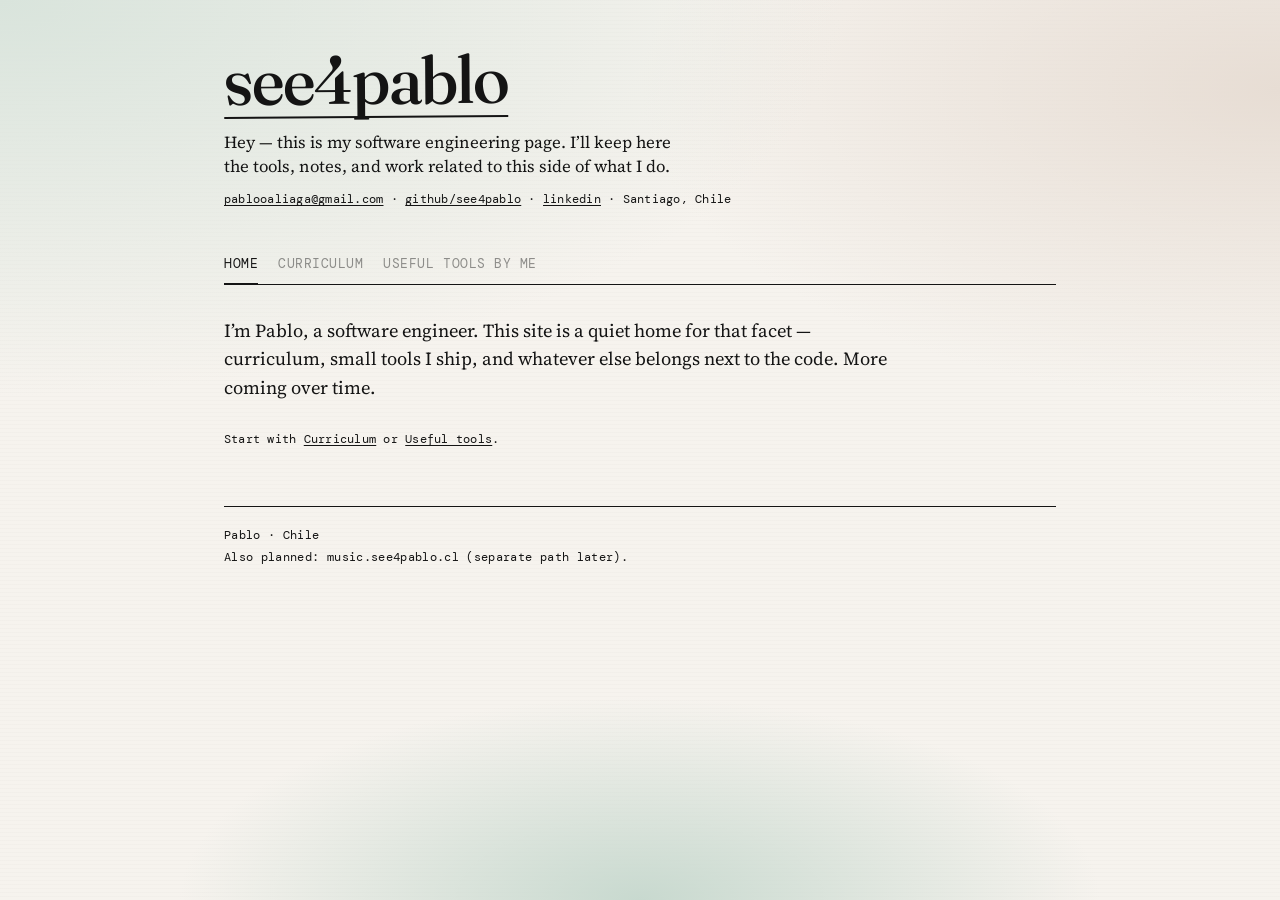
==== index.html @ 17020400 "feat: simplify home landing and split Curriculum into its own tab Keep a short software-engineer wel" ====
<!DOCTYPE html>
<html lang="en">
  <head>
    <meta charset="utf-8" />
    <meta name="viewport" content="width=device-width, initial-scale=1" />
    <title>see4pablo — software</title>
    <meta
      name="description"
      content="Pablo Aliaga — software engineer. Tools, curriculum, and notes from Chile."
    />
    <link rel="preconnect" href="https://fonts.googleapis.com" />
    <link rel="preconnect" href="https://fonts.gstatic.com" crossorigin />
    <link
      href="https://fonts.googleapis.com/css2?family=DM+Mono:wght@400;500&family=Fraunces:opsz,wght@9..144,400;9..144,500;9..144,600&family=Source+Serif+4:opsz,wght@8..60,400;8..60,500;8..60,600&display=swap"
      rel="stylesheet"
    />
    <link rel="stylesheet" href="assets/css/styles.css" />
  </head>
  <body>
    <div class="site">
      <header class="brand-block">
        <h1 class="brand"><span class="brand-mark">see4pablo</span></h1>
        <p class="tagline">
          Hey — this is my software engineering page. I’ll keep here the tools,
          notes, and work related to this side of what I do.
        </p>
        <p class="meta-row">
          <a href="mailto:pablooaliaga@gmail.com">pablooaliaga@gmail.com</a>
          ·
          <a
            href="https://github.com/see4pablo"
            rel="noopener noreferrer"
            >github/see4pablo</a
          >
          ·
          <a
            href="https://www.linkedin.com/in/pablo-aliaga"
            rel="noopener noreferrer"
            >linkedin</a
          >
          · Santiago, Chile
        </p>
      </header>

      <nav aria-label="Primary">
        <ul class="tabs" role="tablist">
          <li role="presentation">
            <button
              class="tab-btn"
              type="button"
              role="tab"
              id="tab-home"
              data-tab="home"
              aria-controls="panel-home"
              aria-selected="true"
            >
              Home
            </button>
          </li>
          <li role="presentation">
            <button
              class="tab-btn"
              type="button"
              role="tab"
              id="tab-cv"
              data-tab="cv"
              aria-controls="panel-cv"
              aria-selected="false"
            >
              Curriculum
            </button>
          </li>
          <li role="presentation">
            <button
              class="tab-btn"
              type="button"
              role="tab"
              id="tab-tools"
              data-tab="tools"
              aria-controls="panel-tools"
              aria-selected="false"
            >
              Useful tools by me
            </button>
          </li>
        </ul>
      </nav>

      <main>
        <section
          class="panel"
          id="panel-home"
          role="tabpanel"
          data-panel="home"
          aria-labelledby="tab-home"
        >
          <p class="lede">
            I’m Pablo, a software engineer. This site is a quiet home for that
            facet — curriculum, small tools I ship, and whatever else belongs
            next to the code. More coming over time.
          </p>
          <p class="meta-row">
            Start with
            <a href="?tab=cv">Curriculum</a>
            or
            <a href="?tab=tools">Useful tools</a>.
          </p>
        </section>

        <section
          class="panel"
          id="panel-cv"
          role="tabpanel"
          data-panel="cv"
          aria-labelledby="tab-cv"
          hidden
        >
          <p class="lede">
            Software engineer with over five years building backend systems and
            microservices — from clinic-adjacent tooling to large-scale product
            platforms. Lately I’m on a different stretch: shipping smaller,
            personal projects, reconnecting with programming for its own sake,
            and treating AI as a practical tool in the development process —
            not a replacement for craft, but a sharp assistant next to it.
          </p>

          <h2 class="section-label">Focus</h2>
          <ul class="skills">
            <li>Go · Python · Java</li>
            <li>C · C++ · Bash</li>
            <li>Django · Spring</li>
            <li>MySQL · MongoDB · BigQuery</li>
            <li>Microservices &amp; APIs</li>
            <li>AI-assisted development</li>
            <li>Spanish (native) · English (C1)</li>
          </ul>

          <h2 class="section-label">Timeline</h2>
          <ol class="timeline">
            <li class="timeline-item">
              <p class="timeline-when">2026 — present</p>
              <h3 class="timeline-title">Independent projects &amp; tooling</h3>
              <p class="timeline-place">Santiago, Chile</p>
              <p class="timeline-body">
                Exploring different kinds of projects — utilities like
                SheetQuery, this site, and other experiments. Reconnecting with
                programming as a craft, and using AI deliberately as a
                development tool: faster iteration, clearer drafts, still owned
                by the engineer.
              </p>
            </li>
            <li class="timeline-item">
              <p class="timeline-when">Apr 2024 — May 2026</p>
              <h3 class="timeline-title">Software Engineer</h3>
              <p class="timeline-place">Zerofox · Santiago, Chile</p>
              <p class="timeline-body">
                Microservices for identifying and disrupting malicious online
                threats.
              </p>
            </li>
            <li class="timeline-item">
              <p class="timeline-when">Sept 2022 — Apr 2023</p>
              <h3 class="timeline-title">Software Engineer</h3>
              <p class="timeline-place">Uber · Santiago, Chile</p>
              <p class="timeline-body">
                Microservices for item-level grocery data; service migrations
                for Uber’s groceries feature; recommendation work for the Uber
                Eats feed.
              </p>
            </li>
            <li class="timeline-item">
              <p class="timeline-when">Feb 2021 — Sept 2022</p>
              <h3 class="timeline-title">Software Engineer</h3>
              <p class="timeline-place">Cornershop · Santiago, Chile</p>
              <p class="timeline-body">
                Integration tools for Pick and Pack (API); B2B / Whitelabel
                tooling with associates; maintenance of store-facing
                integration APIs.
              </p>
            </li>
            <li class="timeline-item">
              <p class="timeline-when">Mar 2021 — June 2021</p>
              <h3 class="timeline-title">Software Engineer Internship</h3>
              <p class="timeline-place">Universidad de Chile · Santiago, Chile</p>
              <p class="timeline-body">
                Design and development of an OAuth2 authentication /
                authorization server for the platform.
              </p>
            </li>
            <li class="timeline-item">
              <p class="timeline-when">Jan 2020 — Jul 2020</p>
              <h3 class="timeline-title">Exchange semester</h3>
              <p class="timeline-place">Linköping University · Linköping, Sweden</p>
              <p class="timeline-body">
                A chapter I’m proud of: a full exchange semester in Sweden —
                studying abroad, living in Linköping, and widening how I see
                engineering and the world beyond Chile.
              </p>
            </li>
            <li class="timeline-item">
              <p class="timeline-when">July 2019 — Dec 2019</p>
              <h3 class="timeline-title">IT Lab Assistant</h3>
              <p class="timeline-place">NIC Chile · Santiago, Chile</p>
              <p class="timeline-body">
                Implementation of an HTTP web protocol for embedded systems.
              </p>
            </li>
            <li class="timeline-item">
              <p class="timeline-when">Jan 2019 — Mar 2019</p>
              <h3 class="timeline-title">Software Engineer Internship</h3>
              <p class="timeline-place">Zenta Group · Santiago, Chile</p>
              <p class="timeline-body">
                Development and maintenance of microservices for internal
                projects.
              </p>
            </li>
            <li class="timeline-item">
              <p class="timeline-when">Mar 2016 — Nov 2022</p>
              <h3 class="timeline-title">
                B.Sc. in Computer Engineering
              </h3>
              <p class="timeline-place">Universidad de Chile · Santiago, Chile</p>
              <p class="timeline-body">
                Chilean Civil Engineering title (six-year program), often
                treated as equivalent to an M.Eng. / M.Sc. abroad. Intermediate
                Bachelor of Science in Engineering (Computer Science major)
                along the way. GPA 6.7.
              </p>
            </li>
          </ol>
        </section>

        <section
          class="panel"
          id="panel-tools"
          role="tabpanel"
          data-panel="tools"
          aria-labelledby="tab-tools"
          hidden
        >
          <ul class="tool-list">
            <li class="tool">
              <h3>SheetQuery</h3>
              <p>
                Filter a spreadsheet on your computer, type short expressions,
                paste age-and-sex counts into Excel or Sheets. Nothing uploads
                here.
              </p>
              <div class="sq-demo">
                <p class="sq-label">Input</p>
                <div class="table-scroll">
                  <table class="sq-out-table">
                    <thead>
                      <tr>
                        <th scope="col">Name</th>
                        <th scope="col">Age</th>
                        <th scope="col">Sex</th>
                        <th scope="col">Diabetes</th>
                        <th scope="col">Smoker</th>
                      </tr>
                    </thead>
                    <tbody>
                      <tr>
                        <td>Ana Pérez</td>
                        <td>42</td>
                        <td>F</td>
                        <td>YES</td>
                        <td>NO</td>
                      </tr>
                      <tr>
                        <td>Luis Soto</td>
                        <td>43</td>
                        <td>M</td>
                        <td>YES</td>
                        <td>YES</td>
                      </tr>
                      <tr>
                        <td>Camila Ríos</td>
                        <td>41</td>
                        <td>F</td>
                        <td>NO</td>
                        <td>NO</td>
                      </tr>
                      <tr>
                        <td>Diego Vega</td>
                        <td>55</td>
                        <td>M</td>
                        <td>YES</td>
                        <td>NO</td>
                      </tr>
                    </tbody>
                  </table>
                </div>
                <p class="sq-label">Queries</p>
                <pre class="sq-block"><code>Diabetes = YES
Diabetes = YES AND Smoker = YES</code></pre>
                <p class="sq-label">Output <span>(CSV → paste into Excel)</span></p>
                <div class="table-scroll">
                  <table class="sq-out-table">
                    <thead>
                      <tr>
                        <th scope="col">Age</th>
                        <th scope="col" colspan="2">40-44</th>
                        <th scope="col" colspan="2">55-59</th>
                        <th scope="col">…</th>
                      </tr>
                      <tr>
                        <th scope="col">Query</th>
                        <th scope="col">M</th>
                        <th scope="col">F</th>
                        <th scope="col">M</th>
                        <th scope="col">F</th>
                        <th scope="col">…</th>
                      </tr>
                    </thead>
                    <tbody>
                      <tr>
                        <th scope="row">Diabetes = YES</th>
                        <td>1</td>
                        <td>1</td>
                        <td>1</td>
                        <td>0</td>
                        <td>…</td>
                      </tr>
                      <tr>
                        <th scope="row">Diabetes = YES AND Smoker = YES</th>
                        <td>1</td>
                        <td>0</td>
                        <td>0</td>
                        <td>0</td>
                        <td>…</td>
                      </tr>
                    </tbody>
                  </table>
                </div>
              </div>
              <div class="tool-links">
                <a href="sheetquery/">Run in the browser</a>
                <a
                  href="https://github.com/see4pablo/sheetquery"
                  rel="noopener noreferrer"
                  >Source on GitHub</a
                >
              </div>
            </li>
          </ul>
        </section>
      </main>

      <footer class="site-footer">
        <p>Pablo · Chile</p>
        <p>
          Also planned: <span>music.see4pablo.cl</span> (separate path later).
        </p>
      </footer>
    </div>
    <script src="assets/js/main.js"></script>
  </body>
</html>
---- assets/css/styles.css ----
/* see4pablo mainpage — pastel paper, flat black type */

:root {
  --paper: #f6f3ee;
  --paper-2: #eef2ef;
  --ink: #141414;
  --ink-soft: #141414;
  --line: #141414;
  --wash: #d9e4dc;
  --wash-2: #e7ddd4;
  --mint: #c8d9cf;
  --max: 42rem;
  --wide: 52rem;
  --pad: clamp(1.25rem, 4vw, 2.5rem);
  --font-display: "Fraunces", "Iowan Old Style", "Palatino Linotype", serif;
  --font-body: "Source Serif 4", "Iowan Old Style", "Palatino Linotype", serif;
  --font-ui: "DM Mono", "SFMono-Regular", ui-monospace, monospace;
}

*,
*::before,
*::after {
  box-sizing: border-box;
}

html {
  scroll-behavior: smooth;
}

body {
  margin: 0;
  min-height: 100vh;
  color: var(--ink);
  background-color: var(--paper);
  background-image:
    radial-gradient(ellipse 120% 80% at 0% 0%, var(--wash) 0%, transparent 55%),
    radial-gradient(ellipse 100% 70% at 100% 10%, var(--wash-2) 0%, transparent 50%),
    radial-gradient(ellipse 80% 50% at 50% 100%, var(--mint) 0%, transparent 45%),
    repeating-linear-gradient(
      0deg,
      transparent,
      transparent 3px,
      rgba(20, 20, 20, 0.015) 3px,
      rgba(20, 20, 20, 0.015) 4px
    );
  font-family: var(--font-body);
  font-size: clamp(1.05rem, 0.95rem + 0.35vw, 1.2rem);
  line-height: 1.55;
  font-weight: 400;
}

img {
  max-width: 100%;
  display: block;
}

a {
  color: var(--ink);
  text-decoration-thickness: 1px;
  text-underline-offset: 0.18em;
}

a:hover {
  text-decoration-thickness: 2px;
}

.site {
  width: min(100% - 2 * var(--pad), var(--wide));
  margin: 0 auto;
  padding: clamp(1.5rem, 5vw, 3rem) 0 4rem;
}

/* —— brand / header —— */

.brand-block {
  margin-bottom: 2.25rem;
  animation: rise 0.7s ease-out both;
}

.brand {
  margin: 0;
  font-family: var(--font-display);
  font-size: clamp(2.6rem, 2rem + 3.5vw, 4.2rem);
  font-weight: 500;
  letter-spacing: -0.03em;
  line-height: 0.95;
  color: var(--ink);
}

.brand-mark {
  display: inline-block;
  border-bottom: 2px solid var(--ink);
  padding-bottom: 0.06em;
  transform: rotate(-0.4deg);
}

.tagline {
  margin: 0.85rem 0 0;
  max-width: 28rem;
  font-size: 1.05rem;
  line-height: 1.4;
}

.meta-row {
  margin-top: 0.75rem;
  font-family: var(--font-ui);
  font-size: 0.78rem;
  letter-spacing: 0.02em;
}

/* —— tabs —— */

.tabs {
  display: flex;
  flex-wrap: wrap;
  gap: 0.35rem 1.25rem;
  margin: 0 0 2rem;
  padding: 0;
  list-style: none;
  border-bottom: 1px solid var(--ink);
  animation: rise 0.7s ease-out 0.08s both;
}

.tab-btn {
  appearance: none;
  border: 0;
  background: transparent;
  padding: 0.55rem 0 0.7rem;
  margin: 0;
  font-family: var(--font-ui);
  font-size: 0.82rem;
  letter-spacing: 0.04em;
  text-transform: uppercase;
  color: var(--ink);
  cursor: pointer;
  opacity: 0.45;
  border-bottom: 2px solid transparent;
  margin-bottom: -1px;
  transition: opacity 0.2s ease, border-color 0.2s ease;
}

.tab-btn:hover,
.tab-btn[aria-selected="true"] {
  opacity: 1;
}

.tab-btn[aria-selected="true"] {
  border-bottom-color: var(--ink);
}

.panel[hidden] {
  display: none;
}

.panel {
  animation: fade-panel 0.35s ease both;
  max-width: var(--max);
}

/* —— CV —— */

.lede {
  margin: 0 0 1.75rem;
  font-size: 1.15rem;
}

.section-label {
  margin: 2.5rem 0 1rem;
  font-family: var(--font-ui);
  font-size: 0.75rem;
  letter-spacing: 0.08em;
  text-transform: uppercase;
}

.skills {
  margin: 0;
  padding: 0;
  list-style: none;
  display: flex;
  flex-wrap: wrap;
  gap: 0.45rem 0.9rem;
}

.skills li {
  font-family: var(--font-ui);
  font-size: 0.8rem;
  border: 1px solid var(--ink);
  padding: 0.28rem 0.55rem;
}

/* vertical timeline */

.timeline {
  margin: 0;
  padding: 0;
  list-style: none;
  position: relative;
}

.timeline::before {
  content: "";
  position: absolute;
  left: 0.35rem;
  top: 0.35rem;
  bottom: 0.35rem;
  width: 1px;
  background: var(--ink);
  opacity: 0.85;
}

.timeline-item {
  position: relative;
  padding: 0 0 1.75rem 1.75rem;
}

.timeline-item:last-child {
  padding-bottom: 0;
}

.timeline-item::before {
  content: "";
  position: absolute;
  left: 0.1rem;
  top: 0.45rem;
  width: 0.55rem;
  height: 0.55rem;
  border: 1.5px solid var(--ink);
  background: var(--paper);
  border-radius: 50%;
}

.timeline-when {
  margin: 0;
  font-family: var(--font-ui);
  font-size: 0.72rem;
  letter-spacing: 0.06em;
  text-transform: uppercase;
}

.timeline-title {
  margin: 0.2rem 0 0.35rem;
  font-family: var(--font-display);
  font-size: 1.35rem;
  font-weight: 500;
  letter-spacing: -0.02em;
  line-height: 1.2;
}

.timeline-place {
  margin: 0 0 0.4rem;
  font-style: italic;
}

.timeline-body {
  margin: 0;
}

.note {
  margin-top: 2rem;
  padding-top: 1rem;
  border-top: 1px dashed var(--ink);
  font-size: 0.95rem;
}

/* —— tools —— */

.tool-list {
  margin: 0;
  padding: 0;
  list-style: none;
  display: grid;
  gap: 1.25rem;
}

.tool {
  padding: 0;
  border: 0;
  background: transparent;
}

.tool h3 {
  margin: 0 0 0.4rem;
  font-family: var(--font-display);
  font-size: 1.6rem;
  font-weight: 500;
  letter-spacing: -0.02em;
}

.tool p {
  margin: 0 0 0.75rem;
  max-width: 34rem;
}

.tool-links {
  display: flex;
  flex-wrap: wrap;
  gap: 0.75rem 1.25rem;
  font-family: var(--font-ui);
  font-size: 0.8rem;
}

.sq-demo {
  margin: 0 0 1rem;
  max-width: 28rem;
}

.sq-label {
  margin: 0.7rem 0 0.25rem;
  font-family: var(--font-ui);
  font-size: 0.7rem;
  letter-spacing: 0.08em;
  text-transform: uppercase;
}

.sq-label span {
  letter-spacing: 0.02em;
  text-transform: none;
  opacity: 0.65;
}

.sq-block {
  margin: 0;
  padding: 0.55rem 0.7rem;
  border: 1px solid var(--ink);
  background: rgba(246, 243, 238, 0.5);
  font-family: var(--font-ui);
  font-size: 0.72rem;
  line-height: 1.4;
  overflow-x: auto;
}

.sq-block code {
  font-family: inherit;
  white-space: pre;
}

.sq-hint {
  margin: 0.45rem 0 0;
  max-width: 32rem;
  font-size: 0.72rem;
  line-height: 1.4;
  opacity: 0.8;
}

.sq-hint.code,
.sq-hint code {
  font-family: var(--font-ui);
  font-size: 0.9em;
}

.sq-out-table thead tr:first-child th[colspan] {
  border-bottom: none;
}

.sq-out-table thead tr:last-child th {
  font-weight: 400;
  background: rgba(246, 243, 238, 0.55);
}

.table-scroll {
  overflow-x: auto;
  max-width: 100%;
  -webkit-overflow-scrolling: touch;
}

.sq-out-table {
  width: 100%;
  max-width: 28rem;
  border-collapse: collapse;
  font-family: var(--font-ui);
  font-size: 0.72rem;
  letter-spacing: 0.02em;
}

.sq-out-table th,
.sq-out-table td {
  border: 1px solid var(--ink);
  padding: 0.4rem 0.5rem;
  text-align: center;
  vertical-align: middle;
}

.sq-out-table thead th {
  font-weight: 500;
  background: rgba(200, 217, 207, 0.35);
}

.sq-out-table thead th span {
  display: block;
  margin-top: 0.15rem;
  font-weight: 400;
  opacity: 0.65;
  letter-spacing: 0.04em;
  text-transform: uppercase;
  font-size: 0.62rem;
}

.sq-out-table tbody th {
  text-align: left;
  font-weight: 400;
  white-space: nowrap;
}

/* —— sheetquery browser app —— */

.sq-web {
  margin: 0 0 2rem;
  max-width: 36rem;
}

.sq-block-section {
  margin: 0 0 1.75rem;
}

.sq-field,
.sq-field-label {
  display: grid;
  gap: 0.35rem;
  margin: 0 0 0.65rem;
  font-family: var(--font-ui);
  font-size: 0.72rem;
  letter-spacing: 0.06em;
  text-transform: uppercase;
}

.sq-field-label {
  margin-bottom: 0.55rem;
}

.sq-field em {
  font-style: normal;
  letter-spacing: 0.02em;
  text-transform: none;
  opacity: 0.55;
}

.sq-seg-row {
  display: grid;
  grid-template-columns: 1fr 1fr;
  gap: 0.5rem 1rem;
  margin: 0 0 0.85rem;
}

@media (max-width: 520px) {
  .sq-seg-row {
    grid-template-columns: 1fr;
  }
}

.sq-field-inline {
  grid-template-columns: 1fr auto;
  align-items: center;
  gap: 0.75rem;
  margin-bottom: 0;
}

.sq-field-inline input[type="checkbox"] {
  width: 0.95rem;
  height: 0.95rem;
  accent-color: var(--ink);
  justify-self: end;
}

.sq-visually-hidden {
  position: absolute;
  width: 1px;
  height: 1px;
  padding: 0;
  margin: -1px;
  overflow: hidden;
  clip: rect(0, 0, 0, 0);
  white-space: nowrap;
  border: 0;
}

.sq-field input[type="file"],
.sq-field input[type="text"],
.sq-field textarea {
  font-family: var(--font-ui);
  font-size: 0.8rem;
  letter-spacing: 0.02em;
  text-transform: none;
  color: var(--ink);
  border: 1px solid var(--ink);
  background: rgba(246, 243, 238, 0.55);
  padding: 0.55rem 0.7rem;
}

.sq-field textarea {
  min-height: 8rem;
  resize: vertical;
  line-height: 1.45;
}

.sq-age-heads {
  display: grid;
  grid-template-columns: repeat(3, minmax(0, 1fr));
  gap: 0.45rem;
  margin: 0.15rem 0 0.35rem;
  font-family: var(--font-ui);
  font-size: 0.65rem;
  letter-spacing: 0.04em;
  text-transform: uppercase;
}

.sq-age-row {
  display: grid;
  grid-template-columns: repeat(3, minmax(0, 1fr));
  gap: 0.45rem;
  margin: 0 0 0.35rem;
}

.sq-age-row input {
  width: 100%;
  min-width: 0;
  font-family: var(--font-ui);
  font-size: 0.78rem;
  letter-spacing: 0.02em;
  color: var(--ink);
  border: 1px solid var(--ink);
  background: rgba(246, 243, 238, 0.55);
  padding: 0.4rem 0.45rem;
}

.sq-age-explain {
  margin: 0.35rem 0 0;
  min-height: 1.2em;
}

.sq-presets-label {
  margin: 0 0 0.4rem;
  font-family: var(--font-ui);
  font-size: 0.65rem;
  letter-spacing: 0.04em;
  text-transform: none;
  opacity: 0.65;
}

.sq-presets {
  display: flex;
  flex-wrap: wrap;
  gap: 0.45rem;
  margin: 0 0 0.85rem;
}

.sq-preset-btn {
  appearance: none;
  border: 1px solid var(--ink);
  border-radius: 0;
  background: transparent;
  color: var(--ink);
  font-family: var(--font-ui);
  font-size: 0.7rem;
  letter-spacing: 0.03em;
  min-width: 5.5rem;
  min-height: 2.4rem;
  padding: 0.45rem 0.65rem;
  cursor: pointer;
  transition: background 0.15s ease;
}

.sq-preset-btn:hover {
  background: rgba(200, 217, 207, 0.45);
}

.sq-dani-note {
  margin-top: 2rem;
  max-width: 36rem;
  opacity: 0.75;
}

.sq-actions {
  display: flex;
  flex-wrap: wrap;
  gap: 0.65rem;
  margin: 0 0 0.75rem;
}

.sq-run-btn,
.sq-dl-btn {
  appearance: none;
  border: 1.5px solid var(--ink);
  background: rgba(246, 243, 238, 0.65);
  color: var(--ink);
  font-family: var(--font-ui);
  font-size: 0.8rem;
  letter-spacing: 0.04em;
  text-transform: uppercase;
  padding: 0.55rem 0.95rem;
  cursor: pointer;
  transition: background 0.2s ease, transform 0.2s ease;
}

.sq-run-btn {
  display: inline-flex;
  align-items: center;
  justify-content: center;
  gap: 0.45rem;
  min-width: 7.5rem;
}

.sq-run-btn:hover,
.sq-dl-btn:hover {
  background: var(--mint);
  transform: translateY(-1px);
}

.sq-run-btn:disabled,
.sq-run-btn.is-loading {
  opacity: 0.7;
  cursor: wait;
  transform: none;
}

.sq-run-spinner {
  display: none;
  width: 0.85rem;
  height: 0.85rem;
  border: 1.5px solid var(--ink);
  border-right-color: transparent;
  border-radius: 50%;
  flex-shrink: 0;
  animation: sq-spin 0.7s linear infinite;
}

.sq-run-btn.is-loading .sq-run-spinner {
  display: inline-block;
}

@keyframes sq-spin {
  to {
    transform: rotate(360deg);
  }
}

@media (prefers-reduced-motion: reduce) {
  .sq-run-spinner {
    animation: none;
    border-right-color: var(--ink);
    opacity: 0.45;
  }
}

.sq-status {
  margin: 0 0 0.75rem;
  font-size: 0.95rem;
  min-height: 1.4em;
}

.sq-status[data-kind="ok"] {
  color: var(--ink);
}

.sq-status[data-kind="err"] {
  text-decoration: underline;
  text-decoration-style: wavy;
  text-underline-offset: 0.2em;
}

.sq-output {
  min-height: 4rem;
  max-height: 18rem;
  overflow: auto;
  white-space: pre;
}

.sq-output:empty {
  display: none;
}

/* —— sheetquery page —— */

.page-head {
  margin-bottom: 1.75rem;
  animation: rise 0.7s ease-out both;
}

.back {
  font-family: var(--font-ui);
  font-size: 0.78rem;
  letter-spacing: 0.04em;
  text-transform: uppercase;
  text-decoration: none;
  border-bottom: 1px solid var(--ink);
}

.back:hover {
  border-bottom-width: 2px;
}

.page-title {
  margin: 1rem 0 0.5rem;
  font-family: var(--font-display);
  font-size: clamp(2.2rem, 1.6rem + 2.5vw, 3.4rem);
  font-weight: 500;
  letter-spacing: -0.03em;
  line-height: 1;
}

.download-grid {
  display: grid;
  gap: 1rem;
  margin: 1.75rem 0;
  max-width: 28rem;
}

.download-btn {
  display: flex;
  align-items: baseline;
  justify-content: space-between;
  gap: 1rem;
  padding: 0.9rem 1rem;
  border: 1.5px solid var(--ink);
  background: rgba(246, 243, 238, 0.65);
  text-decoration: none;
  font-family: var(--font-ui);
  font-size: 0.85rem;
  letter-spacing: 0.03em;
  transition: background 0.2s ease, transform 0.2s ease;
}

.download-btn:hover {
  background: var(--mint);
  transform: translateY(-1px);
  text-decoration: none;
}

.download-btn.is-disabled,
.download-btn[aria-disabled="true"] {
  opacity: 0.4;
  pointer-events: none;
  transform: none;
}

.download-btn small {
  font-size: 0.7rem;
  letter-spacing: 0.04em;
  text-transform: uppercase;
}

.steps {
  margin: 1.5rem 0 0;
  padding-left: 1.2rem;
}

.steps li {
  margin-bottom: 0.45rem;
}

/* —— footer —— */

.site-footer {
  margin-top: 3.5rem;
  padding-top: 1rem;
  border-top: 1px solid var(--ink);
  font-family: var(--font-ui);
  font-size: 0.72rem;
  letter-spacing: 0.03em;
  max-width: var(--wide);
  animation: rise 0.7s ease-out 0.16s both;
}

.site-footer p {
  margin: 0.25rem 0;
}

/* —— motion —— */

@keyframes rise {
  from {
    opacity: 0;
    transform: translateY(0.6rem);
  }
  to {
    opacity: 1;
    transform: translateY(0);
  }
}

@keyframes fade-panel {
  from {
    opacity: 0;
    transform: translateY(0.35rem);
  }
  to {
    opacity: 1;
    transform: translateY(0);
  }
}

@media (prefers-reduced-motion: reduce) {
  *,
  *::before,
  *::after {
    animation: none !important;
    transition: none !important;
  }

  html {
    scroll-behavior: auto;
  }
}
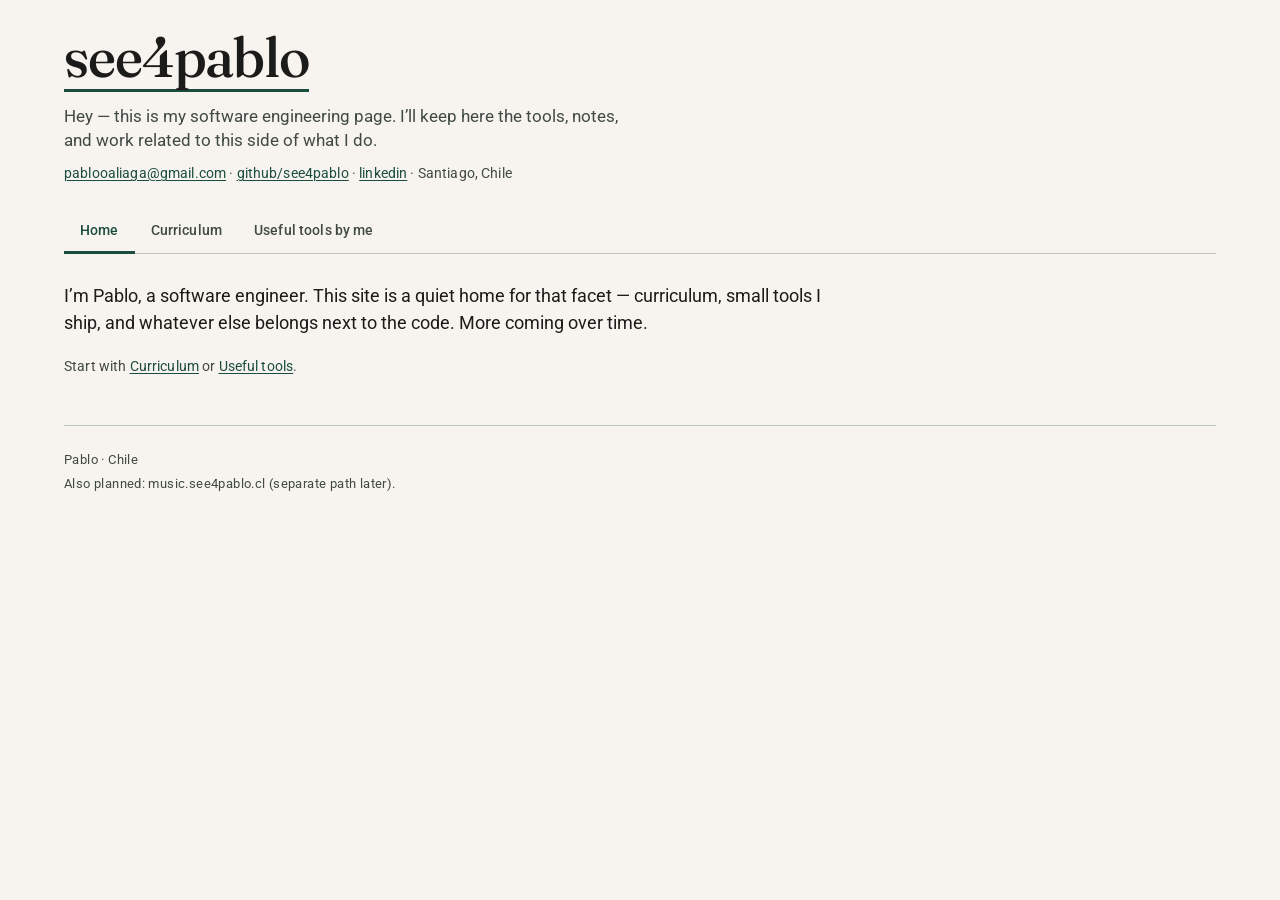
==== commit a99f84f7: "Wire Material fonts and md3 stylesheet into the mainpage. Co-authored-by: Cursor <cursoragent@cursor" ====
--- a/index.html
+++ b/index.html
@@ -11,13 +11,18 @@
     <link rel="preconnect" href="https://fonts.googleapis.com" />
     <link rel="preconnect" href="https://fonts.gstatic.com" crossorigin />
     <link
-      href="https://fonts.googleapis.com/css2?family=DM+Mono:wght@400;500&family=Fraunces:opsz,wght@9..144,400;9..144,500;9..144,600&family=Source+Serif+4:opsz,wght@8..60,400;8..60,500;8..60,600&display=swap"
+      href="https://fonts.googleapis.com/css2?family=Fraunces:opsz,wght@9..144,500;9..144,600&family=Roboto:wght@400;500;700&display=swap"
+      rel="stylesheet"
+    />
+    <link
+      href="https://fonts.googleapis.com/css2?family=Material+Symbols+Outlined:opsz,wght,FILL,GRAD@24,400,0,0&display=swap"
       rel="stylesheet"
     />
     <link rel="stylesheet" href="assets/css/styles.css" />
+    <link rel="stylesheet" href="assets/css/md3.css" />
   </head>
-  <body>
-    <div class="site">
+  <body class="md-body">
+    <div class="site md-site">
       <header class="brand-block">
         <h1 class="brand"><span class="brand-mark">see4pablo</span></h1>
         <p class="tagline">
@@ -143,10 +148,10 @@
               <p class="timeline-place">Santiago, Chile</p>
               <p class="timeline-body">
                 Exploring different kinds of projects — utilities like
-                SheetQuery, this site, and other experiments. Reconnecting with
-                programming as a craft, and using AI deliberately as a
-                development tool: faster iteration, clearer drafts, still owned
-                by the engineer.
+                SheetQuery, ZenCaller, this site, and other experiments.
+                Reconnecting with programming as a craft, and using AI
+                deliberately as a development tool: faster iteration, clearer
+                drafts, still owned by the engineer.
               </p>
             </li>
             <li class="timeline-item">
@@ -239,6 +244,55 @@
           hidden
         >
           <ul class="tool-list">
+            <li class="tool">
+              <h3>ZenCaller</h3>
+              <p>
+                Android call-screening app that blocks spam with ordered
+                filters. Chile-focused presets for now (Subtel
+                <code>600</code> / <code>809</code>); the engine can grow to
+                other regions later. UI in Spanish and English.
+              </p>
+              <ul class="shot-row" aria-label="ZenCaller screenshots">
+                <li>
+                  <img
+                    src="assets/screenshots/zencaller/home-not-zen.png"
+                    alt="ZenCaller home — not in zen mode"
+                    loading="lazy"
+                  />
+                </li>
+                <li>
+                  <img
+                    src="assets/screenshots/zencaller/home-zen.png"
+                    alt="ZenCaller home — zen mode"
+                    loading="lazy"
+                  />
+                </li>
+                <li>
+                  <img
+                    src="assets/screenshots/zencaller/filters.png"
+                    alt="ZenCaller filters screen"
+                    loading="lazy"
+                  />
+                </li>
+              </ul>
+              <div class="tool-links">
+                <a
+                  href="https://github.com/see4pablo/zencaller/releases/latest/download/zencaller.apk"
+                  rel="noopener noreferrer"
+                  >Download APK</a
+                >
+                <a
+                  href="https://github.com/see4pablo/zencaller"
+                  rel="noopener noreferrer"
+                  >Source on GitHub</a
+                >
+                <a
+                  href="https://github.com/see4pablo/zencaller/releases/tag/v1.0.0"
+                  rel="noopener noreferrer"
+                  >Release v1.0.0</a
+                >
+              </div>
+            </li>
             <li class="tool">
               <h3>SheetQuery</h3>
               <p>
--- a/assets/css/styles.css
+++ b/assets/css/styles.css
@@ -299,6 +299,33 @@
   font-size: 0.8rem;
 }
 
+.shot-row {
+  list-style: none;
+  margin: 0.35rem auto 1.25rem;
+  padding: 0;
+  display: grid;
+  grid-template-columns: 1fr 1fr 1fr;
+  gap: clamp(0.4rem, 1.8vw, 0.85rem);
+  width: 100%;
+  max-width: 34rem;
+  box-sizing: border-box;
+}
+
+.shot-row > li {
+  min-width: 0;
+  margin: 0;
+  padding: 0;
+}
+
+.shot-row img {
+  display: block;
+  width: 100%;
+  height: auto;
+  border-radius: 0.4rem;
+  filter: grayscale(1);
+  opacity: 0.92;
+}
+
 .sq-demo {
   margin: 0 0 1rem;
   max-width: 28rem;
@@ -444,6 +471,11 @@
 @media (max-width: 520px) {
   .sq-seg-row {
     grid-template-columns: 1fr;
+  }
+
+  .shot-row {
+    max-width: 100%;
+    gap: 0.35rem;
   }
 }
 
--- a/assets/css/md3.css
+++ b/assets/css/md3.css
@@ -0,0 +1,361 @@
+/**
+ * Material Design 3–inspired layer for the mainpage.
+ * Warm ink/paper seed (not default purple). SheetQuery keeps styles.css.
+ */
+
+:root {
+  --md-sys-color-primary: #1b4d3e;
+  --md-sys-color-on-primary: #ffffff;
+  --md-sys-color-primary-container: #c8e6d8;
+  --md-sys-color-on-primary-container: #002117;
+  --md-sys-color-secondary: #4a6358;
+  --md-sys-color-on-secondary: #ffffff;
+  --md-sys-color-secondary-container: #cce8db;
+  --md-sys-color-on-secondary-container: #062017;
+  --md-sys-color-surface: #f7f4ef;
+  --md-sys-color-surface-container: #efebe4;
+  --md-sys-color-surface-container-high: #e8e4dc;
+  --md-sys-color-on-surface: #1b1c19;
+  --md-sys-color-on-surface-variant: #404943;
+  --md-sys-color-outline: #707973;
+  --md-sys-color-outline-variant: #c0c9c1;
+  --md-sys-typescale-brand: "Fraunces", "Roboto Serif", Georgia, serif;
+  --md-sys-typescale-body: "Roboto", system-ui, sans-serif;
+  --md-sys-typescale-label: "Roboto", system-ui, sans-serif;
+  --md-sys-shape-corner-small: 8px;
+  --md-sys-shape-corner-medium: 12px;
+  --md-sys-shape-corner-large: 16px;
+  --md-sys-elevation-1: 0 1px 2px rgba(27, 28, 25, 0.08),
+    0 1px 3px 1px rgba(27, 28, 25, 0.06);
+  --md-breakpoint-compact: 600px;
+  --md-breakpoint-medium: 905px;
+}
+
+body.md-body {
+  margin: 0;
+  min-height: 100vh;
+  color: var(--md-sys-color-on-surface);
+  background: var(--md-sys-color-surface);
+  background-image: none;
+  font-family: var(--md-sys-typescale-body);
+  font-size: 1rem;
+  line-height: 1.5;
+  font-weight: 400;
+  -webkit-font-smoothing: antialiased;
+}
+
+body.md-body a {
+  color: var(--md-sys-color-primary);
+  text-decoration-thickness: 1px;
+  text-underline-offset: 0.15em;
+}
+
+body.md-body a:hover {
+  text-decoration-thickness: 2px;
+}
+
+.md-site {
+  width: min(100% - 2rem, 72rem);
+  margin: 0 auto;
+  padding: 1.25rem 0 3rem;
+}
+
+@media (min-width: 600px) {
+  .md-site {
+    width: min(100% - 3rem, 72rem);
+    padding: 1.75rem 0 4rem;
+  }
+}
+
+/* —— Top brand —— */
+
+.md-site .brand-block {
+  margin-bottom: 1.5rem;
+  animation: none;
+}
+
+.md-site .brand {
+  margin: 0;
+  font-family: var(--md-sys-typescale-brand);
+  font-size: clamp(2.25rem, 1.6rem + 2.5vw, 3.5rem);
+  font-weight: 500;
+  letter-spacing: -0.02em;
+  line-height: 1.05;
+  color: var(--md-sys-color-on-surface);
+}
+
+.md-site .brand-mark {
+  display: inline-block;
+  border-bottom: 3px solid var(--md-sys-color-primary);
+  padding-bottom: 0.04em;
+  transform: none;
+}
+
+.md-site .tagline {
+  margin: 0.75rem 0 0;
+  max-width: 36rem;
+  font-size: 1.05rem;
+  line-height: 1.45;
+  color: var(--md-sys-color-on-surface-variant);
+}
+
+.md-site .meta-row {
+  margin-top: 0.65rem;
+  font-family: var(--md-sys-typescale-label);
+  font-size: 0.875rem;
+  letter-spacing: 0.01em;
+  color: var(--md-sys-color-on-surface-variant);
+}
+
+.md-site .meta-row a {
+  color: var(--md-sys-color-primary);
+}
+
+/* —— Material secondary tabs —— */
+
+.md-site .tabs {
+  display: flex;
+  flex-wrap: wrap;
+  gap: 0;
+  margin: 0 0 1.75rem;
+  padding: 0;
+  list-style: none;
+  border-bottom: 1px solid var(--md-sys-color-outline-variant);
+  animation: none;
+}
+
+.md-site .tab-btn {
+  appearance: none;
+  border: 0;
+  background: transparent;
+  padding: 0.85rem 1rem;
+  margin: 0;
+  font-family: var(--md-sys-typescale-label);
+  font-size: 0.875rem;
+  font-weight: 500;
+  letter-spacing: 0.01em;
+  text-transform: none;
+  color: var(--md-sys-color-on-surface-variant);
+  cursor: pointer;
+  opacity: 1;
+  border-bottom: 3px solid transparent;
+  margin-bottom: -1px;
+  border-radius: var(--md-sys-shape-corner-small) var(--md-sys-shape-corner-small)
+    0 0;
+  transition: background 0.15s ease, color 0.15s ease, border-color 0.15s ease;
+}
+
+.md-site .tab-btn:hover {
+  background: color-mix(in srgb, var(--md-sys-color-primary) 8%, transparent);
+  color: var(--md-sys-color-on-surface);
+}
+
+.md-site .tab-btn[aria-selected="true"] {
+  color: var(--md-sys-color-primary);
+  border-bottom-color: var(--md-sys-color-primary);
+  opacity: 1;
+}
+
+.md-site .panel {
+  max-width: 48rem;
+  animation: none;
+}
+
+.md-site .lede {
+  margin: 0 0 1.25rem;
+  font-size: 1.125rem;
+  color: var(--md-sys-color-on-surface);
+}
+
+/* —— CV bits under MD body —— */
+
+.md-site .section-label {
+  margin: 2rem 0 0.85rem;
+  font-family: var(--md-sys-typescale-label);
+  font-size: 0.75rem;
+  font-weight: 500;
+  letter-spacing: 0.08em;
+  text-transform: uppercase;
+  color: var(--md-sys-color-on-surface-variant);
+}
+
+.md-site .skills li {
+  font-family: var(--md-sys-typescale-label);
+  font-size: 0.8125rem;
+  border: 1px solid var(--md-sys-color-outline-variant);
+  background: var(--md-sys-color-surface-container);
+  border-radius: 999px;
+  padding: 0.35rem 0.75rem;
+}
+
+.md-site .timeline::before {
+  background: var(--md-sys-color-outline-variant);
+}
+
+.md-site .timeline-item::before {
+  border-color: var(--md-sys-color-primary);
+  background: var(--md-sys-color-surface);
+}
+
+.md-site .timeline-title {
+  font-family: var(--md-sys-typescale-brand);
+}
+
+.md-site .timeline-when {
+  color: var(--md-sys-color-on-surface-variant);
+}
+
+/* —— Tool cards —— */
+
+.md-site .tool-list {
+  display: grid;
+  gap: 1.25rem;
+  max-width: none;
+}
+
+.md-site .tool {
+  background: var(--md-sys-color-surface-container);
+  border: 1px solid var(--md-sys-color-outline-variant);
+  border-radius: var(--md-sys-shape-corner-large);
+  box-shadow: var(--md-sys-elevation-1);
+  padding: 1.25rem 1.25rem 1.35rem;
+}
+
+@media (min-width: 600px) {
+  .md-site .tool {
+    padding: 1.5rem 1.5rem 1.6rem;
+  }
+}
+
+.md-site .tool h3 {
+  margin: 0 0 0.5rem;
+  font-family: var(--md-sys-typescale-brand);
+  font-size: 1.5rem;
+  font-weight: 500;
+  letter-spacing: -0.01em;
+  color: var(--md-sys-color-on-surface);
+}
+
+.md-site .tool > p {
+  margin: 0 0 1rem;
+  max-width: 40rem;
+  color: var(--md-sys-color-on-surface-variant);
+}
+
+/* Material layout grid: exactly 3 columns for phone screenshots */
+.md-site .shot-row {
+  list-style: none;
+  margin: 0 auto 1.25rem;
+  padding: 0;
+  display: grid;
+  grid-template-columns: repeat(3, minmax(0, 1fr));
+  gap: 0.5rem;
+  width: 100%;
+  max-width: 36rem;
+}
+
+@media (min-width: 600px) {
+  .md-site .shot-row {
+    gap: 0.75rem;
+    max-width: 40rem;
+  }
+}
+
+.md-site .shot-row > li {
+  min-width: 0;
+  margin: 0;
+  padding: 0;
+}
+
+.md-site .shot-row img {
+  display: block;
+  width: 100%;
+  height: auto;
+  border-radius: var(--md-sys-shape-corner-small);
+  border: 1px solid var(--md-sys-color-outline-variant);
+  filter: grayscale(1);
+  opacity: 0.95;
+  background: var(--md-sys-color-surface);
+}
+
+/* Material buttons row */
+.md-site .tool-links {
+  display: flex;
+  flex-wrap: wrap;
+  gap: 0.5rem 0.65rem;
+  font-family: var(--md-sys-typescale-label);
+  font-size: 0.875rem;
+}
+
+.md-site .tool-links a {
+  display: inline-flex;
+  align-items: center;
+  justify-content: center;
+  min-height: 2.5rem;
+  padding: 0 1rem;
+  border-radius: 999px;
+  font-weight: 500;
+  text-decoration: none;
+  border: 1px solid var(--md-sys-color-outline);
+  color: var(--md-sys-color-primary);
+  background: transparent;
+  transition: background 0.15s ease, box-shadow 0.15s ease;
+}
+
+.md-site .tool-links a:hover {
+  background: color-mix(in srgb, var(--md-sys-color-primary) 10%, transparent);
+  text-decoration: none;
+}
+
+.md-site .tool-links a:first-child {
+  background: var(--md-sys-color-primary);
+  color: var(--md-sys-color-on-primary);
+  border-color: var(--md-sys-color-primary);
+}
+
+.md-site .tool-links a:first-child:hover {
+  box-shadow: var(--md-sys-elevation-1);
+  background: color-mix(
+    in srgb,
+    var(--md-sys-color-primary) 88%,
+    #000 12%
+  );
+}
+
+.md-site .sq-demo {
+  margin: 0 0 1rem;
+  max-width: 100%;
+}
+
+.md-site .sq-label {
+  font-family: var(--md-sys-typescale-label);
+  color: var(--md-sys-color-on-surface-variant);
+}
+
+.md-site .sq-block,
+.md-site .sq-out-table th,
+.md-site .sq-out-table td {
+  border-color: var(--md-sys-color-outline-variant);
+}
+
+.md-site .sq-out-table {
+  max-width: 100%;
+  font-family: var(--md-sys-typescale-label);
+}
+
+.md-site .site-footer {
+  margin-top: 3rem;
+  padding-top: 1.25rem;
+  border-top: 1px solid var(--md-sys-color-outline-variant);
+  font-family: var(--md-sys-typescale-label);
+  font-size: 0.8125rem;
+  color: var(--md-sys-color-on-surface-variant);
+  max-width: none;
+  animation: none;
+}
+
+.md-site .material-symbols-outlined {
+  font-variation-settings: "FILL" 0, "wght" 400, "GRAD" 0, "opsz" 24;
+  vertical-align: middle;
+  font-size: 1.15rem;
+}
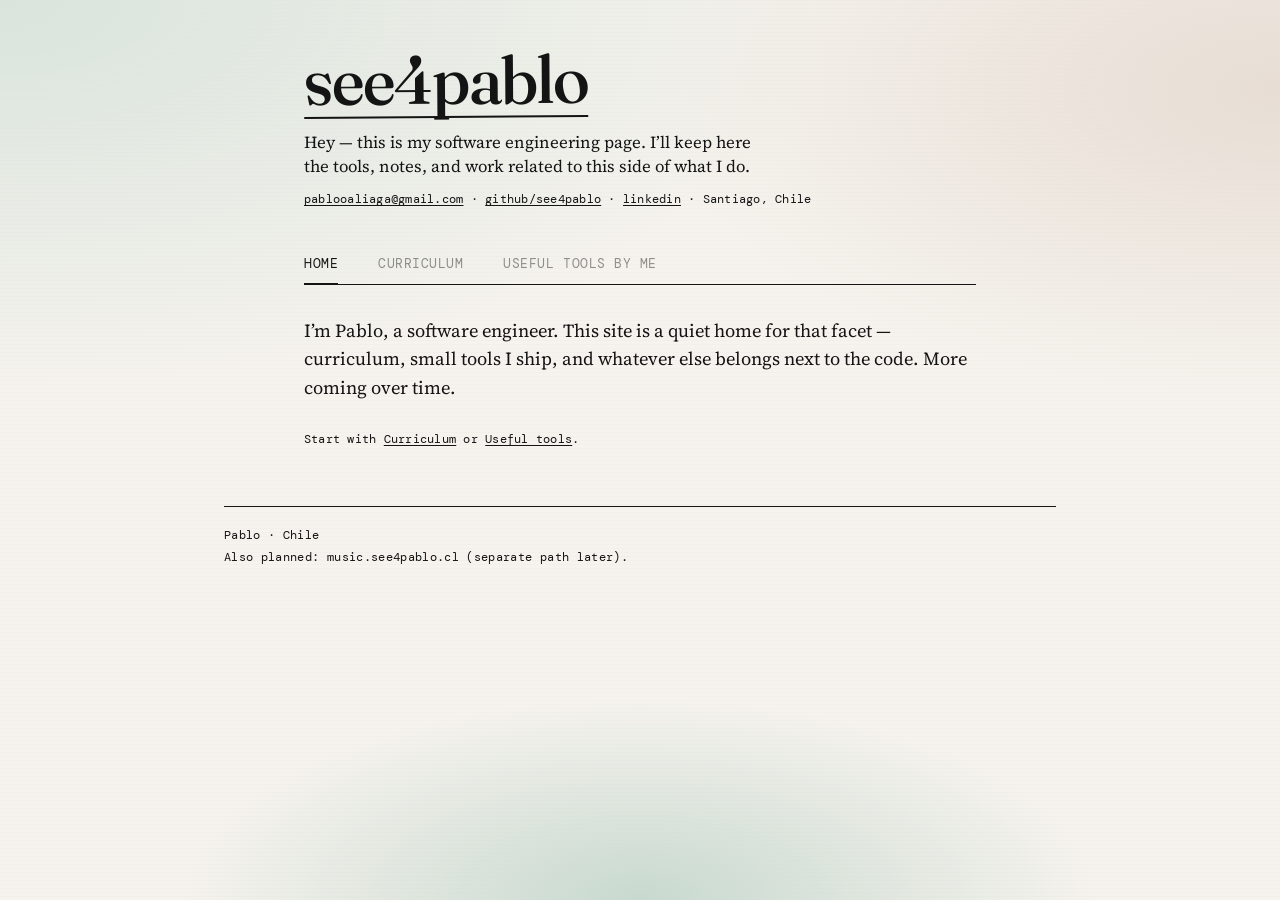
==== commit ab7aa917: "Restore minimal square formal look; keep centered 3-col shots. Co-authored-by: Cursor <cursoragent@c" ====
--- a/index.html
+++ b/index.html
@@ -11,11 +11,7 @@
     <link rel="preconnect" href="https://fonts.googleapis.com" />
     <link rel="preconnect" href="https://fonts.gstatic.com" crossorigin />
     <link
-      href="https://fonts.googleapis.com/css2?family=Fraunces:opsz,wght@9..144,500;9..144,600&family=Roboto:wght@400;500;700&display=swap"
-      rel="stylesheet"
-    />
-    <link
-      href="https://fonts.googleapis.com/css2?family=Material+Symbols+Outlined:opsz,wght,FILL,GRAD@24,400,0,0&display=swap"
+      href="https://fonts.googleapis.com/css2?family=DM+Mono:wght@400;500&family=Fraunces:opsz,wght@9..144,400;9..144,500;9..144,600&family=Source+Serif+4:opsz,wght@8..60,400;8..60,500;8..60,600&display=swap"
       rel="stylesheet"
     />
     <link rel="stylesheet" href="assets/css/styles.css" />
--- a/assets/css/md3.css
+++ b/assets/css/md3.css
@@ -1,264 +1,146 @@
 /**
- * Material Design 3–inspired layer for the mainpage.
- * Warm ink/paper seed (not default purple). SheetQuery keeps styles.css.
+ * Light layout layer on top of styles.css.
+ * Keeps the site minimal / square / formal — only tightens
+ * responsive screenshot grid and centering.
  */
 
 :root {
-  --md-sys-color-primary: #1b4d3e;
-  --md-sys-color-on-primary: #ffffff;
-  --md-sys-color-primary-container: #c8e6d8;
-  --md-sys-color-on-primary-container: #002117;
-  --md-sys-color-secondary: #4a6358;
-  --md-sys-color-on-secondary: #ffffff;
-  --md-sys-color-secondary-container: #cce8db;
-  --md-sys-color-on-secondary-container: #062017;
-  --md-sys-color-surface: #f7f4ef;
-  --md-sys-color-surface-container: #efebe4;
-  --md-sys-color-surface-container-high: #e8e4dc;
-  --md-sys-color-on-surface: #1b1c19;
-  --md-sys-color-on-surface-variant: #404943;
-  --md-sys-color-outline: #707973;
-  --md-sys-color-outline-variant: #c0c9c1;
-  --md-sys-typescale-brand: "Fraunces", "Roboto Serif", Georgia, serif;
-  --md-sys-typescale-body: "Roboto", system-ui, sans-serif;
-  --md-sys-typescale-label: "Roboto", system-ui, sans-serif;
-  --md-sys-shape-corner-small: 8px;
-  --md-sys-shape-corner-medium: 12px;
-  --md-sys-shape-corner-large: 16px;
-  --md-sys-elevation-1: 0 1px 2px rgba(27, 28, 25, 0.08),
-    0 1px 3px 1px rgba(27, 28, 25, 0.06);
-  --md-breakpoint-compact: 600px;
-  --md-breakpoint-medium: 905px;
-}
-
+  --md-content: 42rem;
+  --md-shots: 26rem;
+}
+
+/* Restore formal type; do not replace the paper look from styles.css */
 body.md-body {
-  margin: 0;
-  min-height: 100vh;
-  color: var(--md-sys-color-on-surface);
-  background: var(--md-sys-color-surface);
-  background-image: none;
-  font-family: var(--md-sys-typescale-body);
-  font-size: 1rem;
-  line-height: 1.5;
-  font-weight: 400;
-  -webkit-font-smoothing: antialiased;
+  /* inherit paper background + serif stack from styles.css */
 }
 
 body.md-body a {
-  color: var(--md-sys-color-primary);
-  text-decoration-thickness: 1px;
-  text-underline-offset: 0.15em;
-}
-
-body.md-body a:hover {
-  text-decoration-thickness: 2px;
+  color: var(--ink);
 }
 
 .md-site {
-  width: min(100% - 2rem, 72rem);
+  width: min(100% - 2 * var(--pad), var(--wide));
   margin: 0 auto;
-  padding: 1.25rem 0 3rem;
-}
-
-@media (min-width: 600px) {
-  .md-site {
-    width: min(100% - 3rem, 72rem);
-    padding: 1.75rem 0 4rem;
-  }
-}
-
-/* —— Top brand —— */
-
-.md-site .brand-block {
-  margin-bottom: 1.5rem;
-  animation: none;
+  padding: clamp(1.5rem, 5vw, 3rem) 0 4rem;
+}
+
+.md-site .brand-block,
+.md-site .tabs,
+.md-site .site-footer {
+  animation: rise 0.7s ease-out both;
+  max-width: var(--md-content);
+  margin-left: auto;
+  margin-right: auto;
+}
+
+.md-site .tabs {
+  animation-delay: 0.08s;
+}
+
+.md-site .site-footer {
+  animation-delay: 0.16s;
+  max-width: var(--wide);
+}
+
+.md-site .panel {
+  max-width: var(--md-content);
+  margin-left: auto;
+  margin-right: auto;
 }
 
 .md-site .brand {
-  margin: 0;
-  font-family: var(--md-sys-typescale-brand);
-  font-size: clamp(2.25rem, 1.6rem + 2.5vw, 3.5rem);
-  font-weight: 500;
+  font-family: var(--font-display);
+}
+
+.md-site .brand-mark {
+  transform: rotate(-0.4deg);
+  border-bottom: 2px solid var(--ink);
+}
+
+.md-site .tagline,
+.md-site .lede,
+.md-site .timeline-body,
+.md-site .tool > p {
+  font-family: var(--font-body);
+}
+
+.md-site .meta-row,
+.md-site .tab-btn,
+.md-site .section-label,
+.md-site .timeline-when,
+.md-site .tool-links,
+.md-site .site-footer {
+  font-family: var(--font-ui);
+}
+
+/* Tabs: square underline, formal mono labels */
+.md-site .tab-btn {
+  text-transform: uppercase;
+  letter-spacing: 0.04em;
+  font-size: 0.82rem;
+  border-radius: 0;
+  padding: 0.55rem 0 0.7rem;
+  margin-right: 1.25rem;
+  opacity: 0.45;
+  border-bottom: 2px solid transparent;
+  background: transparent;
+}
+
+.md-site .tab-btn:hover,
+.md-site .tab-btn[aria-selected="true"] {
+  opacity: 1;
+  background: transparent;
+  color: var(--ink);
+}
+
+.md-site .tab-btn[aria-selected="true"] {
+  border-bottom-color: var(--ink);
+}
+
+/* Skills / tags: square, not pills */
+.md-site .skills li {
+  border-radius: 0;
+  background: transparent;
+  border: 1px solid var(--ink);
+  font-family: var(--font-ui);
+  font-size: 0.8rem;
+  padding: 0.28rem 0.55rem;
+}
+
+/* Tools: flat, no Material cards */
+.md-site .tool-list {
+  gap: 1.75rem;
+}
+
+.md-site .tool {
+  background: transparent;
+  border: 0;
+  border-radius: 0;
+  box-shadow: none;
+  padding: 0;
+}
+
+.md-site .tool h3 {
+  font-family: var(--font-display);
+  font-size: 1.6rem;
   letter-spacing: -0.02em;
-  line-height: 1.05;
-  color: var(--md-sys-color-on-surface);
-}
-
-.md-site .brand-mark {
-  display: inline-block;
-  border-bottom: 3px solid var(--md-sys-color-primary);
-  padding-bottom: 0.04em;
-  transform: none;
-}
-
-.md-site .tagline {
-  margin: 0.75rem 0 0;
-  max-width: 36rem;
-  font-size: 1.05rem;
-  line-height: 1.45;
-  color: var(--md-sys-color-on-surface-variant);
-}
-
-.md-site .meta-row {
-  margin-top: 0.65rem;
-  font-family: var(--md-sys-typescale-label);
-  font-size: 0.875rem;
-  letter-spacing: 0.01em;
-  color: var(--md-sys-color-on-surface-variant);
-}
-
-.md-site .meta-row a {
-  color: var(--md-sys-color-primary);
-}
-
-/* —— Material secondary tabs —— */
-
-.md-site .tabs {
-  display: flex;
-  flex-wrap: wrap;
-  gap: 0;
-  margin: 0 0 1.75rem;
-  padding: 0;
-  list-style: none;
-  border-bottom: 1px solid var(--md-sys-color-outline-variant);
-  animation: none;
-}
-
-.md-site .tab-btn {
-  appearance: none;
-  border: 0;
-  background: transparent;
-  padding: 0.85rem 1rem;
-  margin: 0;
-  font-family: var(--md-sys-typescale-label);
-  font-size: 0.875rem;
-  font-weight: 500;
-  letter-spacing: 0.01em;
-  text-transform: none;
-  color: var(--md-sys-color-on-surface-variant);
-  cursor: pointer;
-  opacity: 1;
-  border-bottom: 3px solid transparent;
-  margin-bottom: -1px;
-  border-radius: var(--md-sys-shape-corner-small) var(--md-sys-shape-corner-small)
-    0 0;
-  transition: background 0.15s ease, color 0.15s ease, border-color 0.15s ease;
-}
-
-.md-site .tab-btn:hover {
-  background: color-mix(in srgb, var(--md-sys-color-primary) 8%, transparent);
-  color: var(--md-sys-color-on-surface);
-}
-
-.md-site .tab-btn[aria-selected="true"] {
-  color: var(--md-sys-color-primary);
-  border-bottom-color: var(--md-sys-color-primary);
-  opacity: 1;
-}
-
-.md-site .panel {
-  max-width: 48rem;
-  animation: none;
-}
-
-.md-site .lede {
-  margin: 0 0 1.25rem;
-  font-size: 1.125rem;
-  color: var(--md-sys-color-on-surface);
-}
-
-/* —— CV bits under MD body —— */
-
-.md-site .section-label {
-  margin: 2rem 0 0.85rem;
-  font-family: var(--md-sys-typescale-label);
-  font-size: 0.75rem;
-  font-weight: 500;
-  letter-spacing: 0.08em;
-  text-transform: uppercase;
-  color: var(--md-sys-color-on-surface-variant);
-}
-
-.md-site .skills li {
-  font-family: var(--md-sys-typescale-label);
-  font-size: 0.8125rem;
-  border: 1px solid var(--md-sys-color-outline-variant);
-  background: var(--md-sys-color-surface-container);
-  border-radius: 999px;
-  padding: 0.35rem 0.75rem;
-}
-
-.md-site .timeline::before {
-  background: var(--md-sys-color-outline-variant);
-}
-
-.md-site .timeline-item::before {
-  border-color: var(--md-sys-color-primary);
-  background: var(--md-sys-color-surface);
-}
-
-.md-site .timeline-title {
-  font-family: var(--md-sys-typescale-brand);
-}
-
-.md-site .timeline-when {
-  color: var(--md-sys-color-on-surface-variant);
-}
-
-/* —— Tool cards —— */
-
-.md-site .tool-list {
-  display: grid;
-  gap: 1.25rem;
-  max-width: none;
-}
-
-.md-site .tool {
-  background: var(--md-sys-color-surface-container);
-  border: 1px solid var(--md-sys-color-outline-variant);
-  border-radius: var(--md-sys-shape-corner-large);
-  box-shadow: var(--md-sys-elevation-1);
-  padding: 1.25rem 1.25rem 1.35rem;
-}
-
-@media (min-width: 600px) {
-  .md-site .tool {
-    padding: 1.5rem 1.5rem 1.6rem;
-  }
-}
-
-.md-site .tool h3 {
-  margin: 0 0 0.5rem;
-  font-family: var(--md-sys-typescale-brand);
-  font-size: 1.5rem;
-  font-weight: 500;
-  letter-spacing: -0.01em;
-  color: var(--md-sys-color-on-surface);
 }
 
 .md-site .tool > p {
-  margin: 0 0 1rem;
-  max-width: 40rem;
-  color: var(--md-sys-color-on-surface-variant);
-}
-
-/* Material layout grid: exactly 3 columns for phone screenshots */
+  max-width: 34rem;
+  color: var(--ink);
+}
+
+/* Screenshots: 3 columns, centered, square corners */
 .md-site .shot-row {
   list-style: none;
-  margin: 0 auto 1.25rem;
+  margin: 0.5rem auto 1.25rem;
   padding: 0;
   display: grid;
-  grid-template-columns: repeat(3, minmax(0, 1fr));
-  gap: 0.5rem;
+  grid-template-columns: 1fr 1fr 1fr;
+  gap: 0.55rem;
   width: 100%;
-  max-width: 36rem;
-}
-
-@media (min-width: 600px) {
-  .md-site .shot-row {
-    gap: 0.75rem;
-    max-width: 40rem;
-  }
+  max-width: var(--md-shots);
 }
 
 .md-site .shot-row > li {
@@ -271,91 +153,63 @@
   display: block;
   width: 100%;
   height: auto;
-  border-radius: var(--md-sys-shape-corner-small);
-  border: 1px solid var(--md-sys-color-outline-variant);
+  border-radius: 0;
+  border: 1px solid var(--ink);
   filter: grayscale(1);
-  opacity: 0.95;
-  background: var(--md-sys-color-surface);
-}
-
-/* Material buttons row */
+  opacity: 0.92;
+  background: transparent;
+}
+
+@media (max-width: 520px) {
+  .md-site .shot-row {
+    max-width: min(22rem, 100%);
+    gap: 0.35rem;
+  }
+}
+
+/* Links: square outlined, formal — not pill buttons */
 .md-site .tool-links {
   display: flex;
   flex-wrap: wrap;
-  gap: 0.5rem 0.65rem;
-  font-family: var(--md-sys-typescale-label);
-  font-size: 0.875rem;
+  gap: 0.75rem 1.25rem;
+  font-size: 0.8rem;
 }
 
 .md-site .tool-links a {
-  display: inline-flex;
-  align-items: center;
-  justify-content: center;
-  min-height: 2.5rem;
-  padding: 0 1rem;
-  border-radius: 999px;
-  font-weight: 500;
-  text-decoration: none;
-  border: 1px solid var(--md-sys-color-outline);
-  color: var(--md-sys-color-primary);
-  background: transparent;
-  transition: background 0.15s ease, box-shadow 0.15s ease;
+  display: inline;
+  min-height: 0;
+  padding: 0;
+  border: 0;
+  border-radius: 0;
+  background: transparent;
+  color: var(--ink);
+  font-weight: 400;
+  text-decoration: underline;
+  text-decoration-thickness: 1px;
+  text-underline-offset: 0.18em;
 }
 
 .md-site .tool-links a:hover {
-  background: color-mix(in srgb, var(--md-sys-color-primary) 10%, transparent);
-  text-decoration: none;
+  background: transparent;
+  box-shadow: none;
+  text-decoration-thickness: 2px;
 }
 
 .md-site .tool-links a:first-child {
-  background: var(--md-sys-color-primary);
-  color: var(--md-sys-color-on-primary);
-  border-color: var(--md-sys-color-primary);
+  background: transparent;
+  color: var(--ink);
+  border: 0;
 }
 
 .md-site .tool-links a:first-child:hover {
-  box-shadow: var(--md-sys-elevation-1);
-  background: color-mix(
-    in srgb,
-    var(--md-sys-color-primary) 88%,
-    #000 12%
-  );
-}
-
-.md-site .sq-demo {
-  margin: 0 0 1rem;
-  max-width: 100%;
-}
-
-.md-site .sq-label {
-  font-family: var(--md-sys-typescale-label);
-  color: var(--md-sys-color-on-surface-variant);
-}
-
-.md-site .sq-block,
-.md-site .sq-out-table th,
-.md-site .sq-out-table td {
-  border-color: var(--md-sys-color-outline-variant);
-}
-
-.md-site .sq-out-table {
-  max-width: 100%;
-  font-family: var(--md-sys-typescale-label);
-}
-
-.md-site .site-footer {
-  margin-top: 3rem;
-  padding-top: 1.25rem;
-  border-top: 1px solid var(--md-sys-color-outline-variant);
-  font-family: var(--md-sys-typescale-label);
-  font-size: 0.8125rem;
-  color: var(--md-sys-color-on-surface-variant);
-  max-width: none;
-  animation: none;
+  background: transparent;
+  box-shadow: none;
+}
+
+.md-site .timeline-title {
+  font-family: var(--font-display);
 }
 
 .md-site .material-symbols-outlined {
-  font-variation-settings: "FILL" 0, "wght" 400, "GRAD" 0, "opsz" 24;
-  vertical-align: middle;
-  font-size: 1.15rem;
-}
+  display: none;
+}
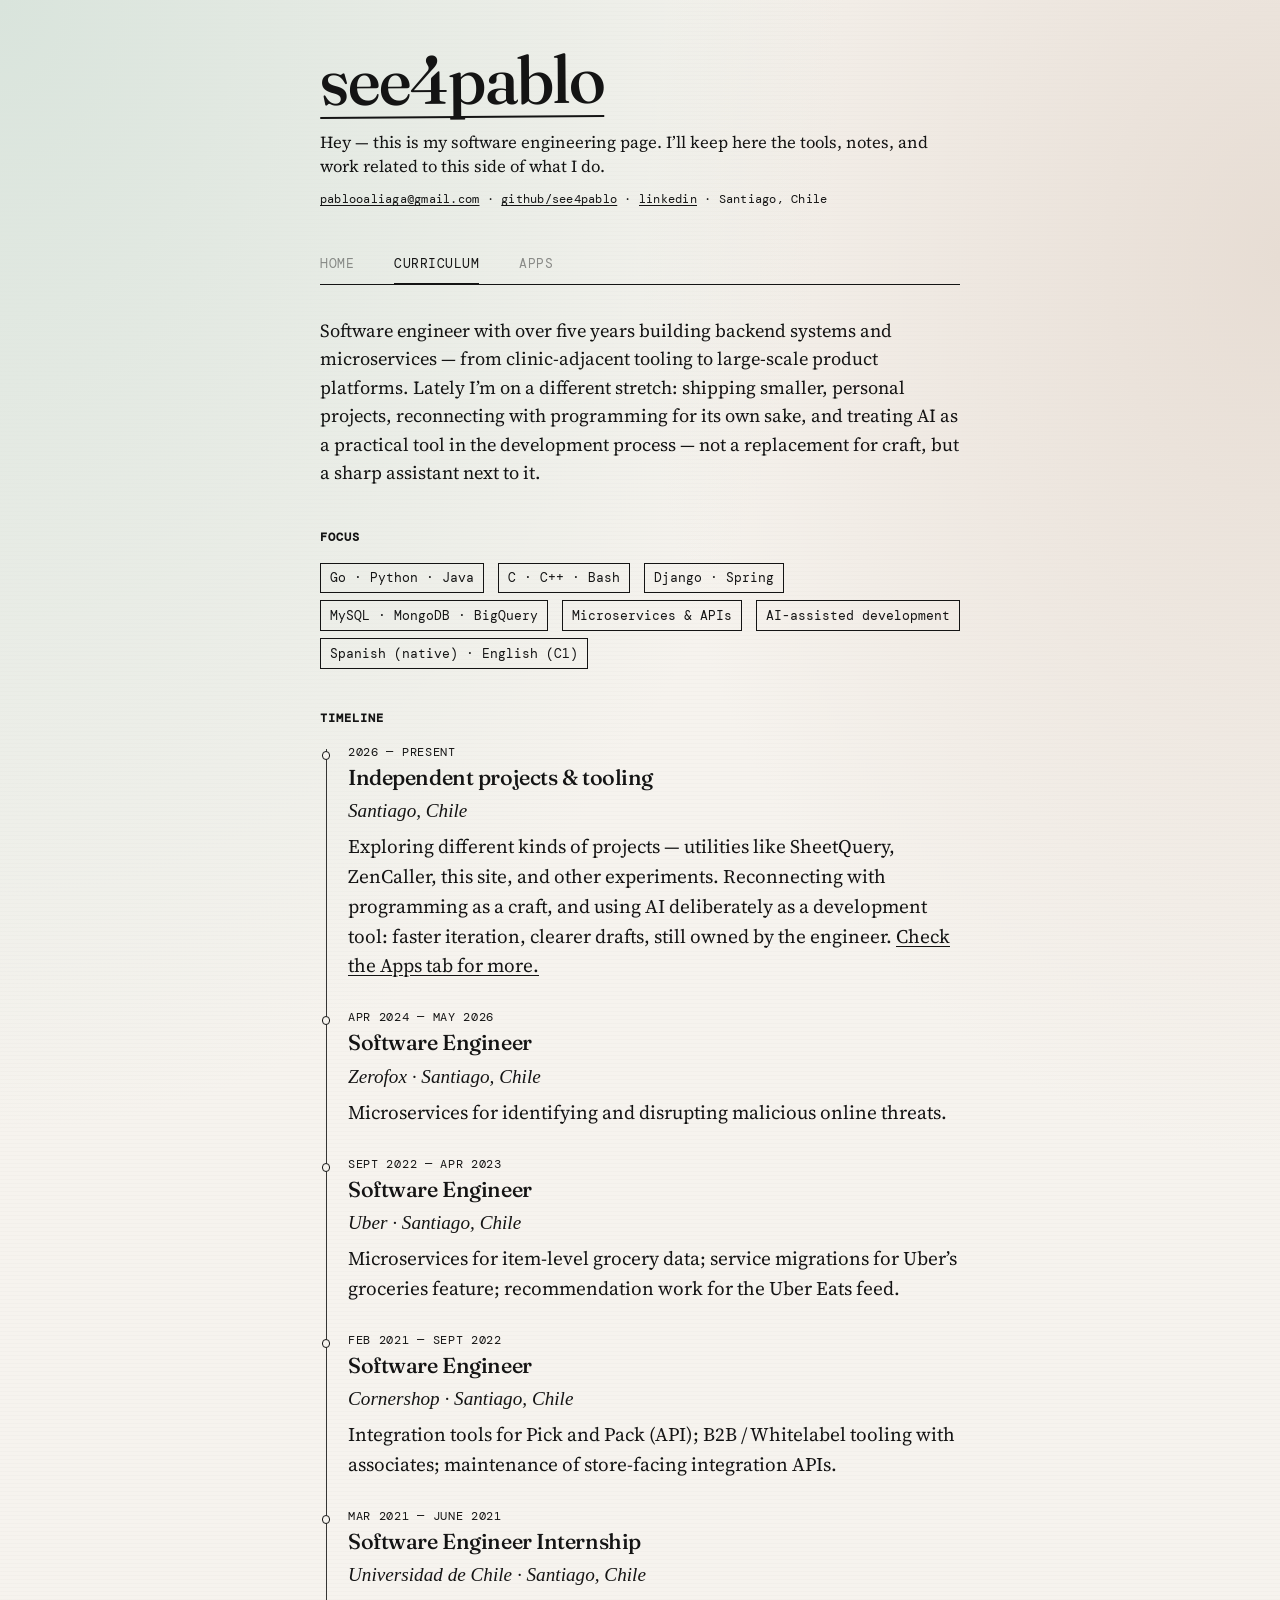
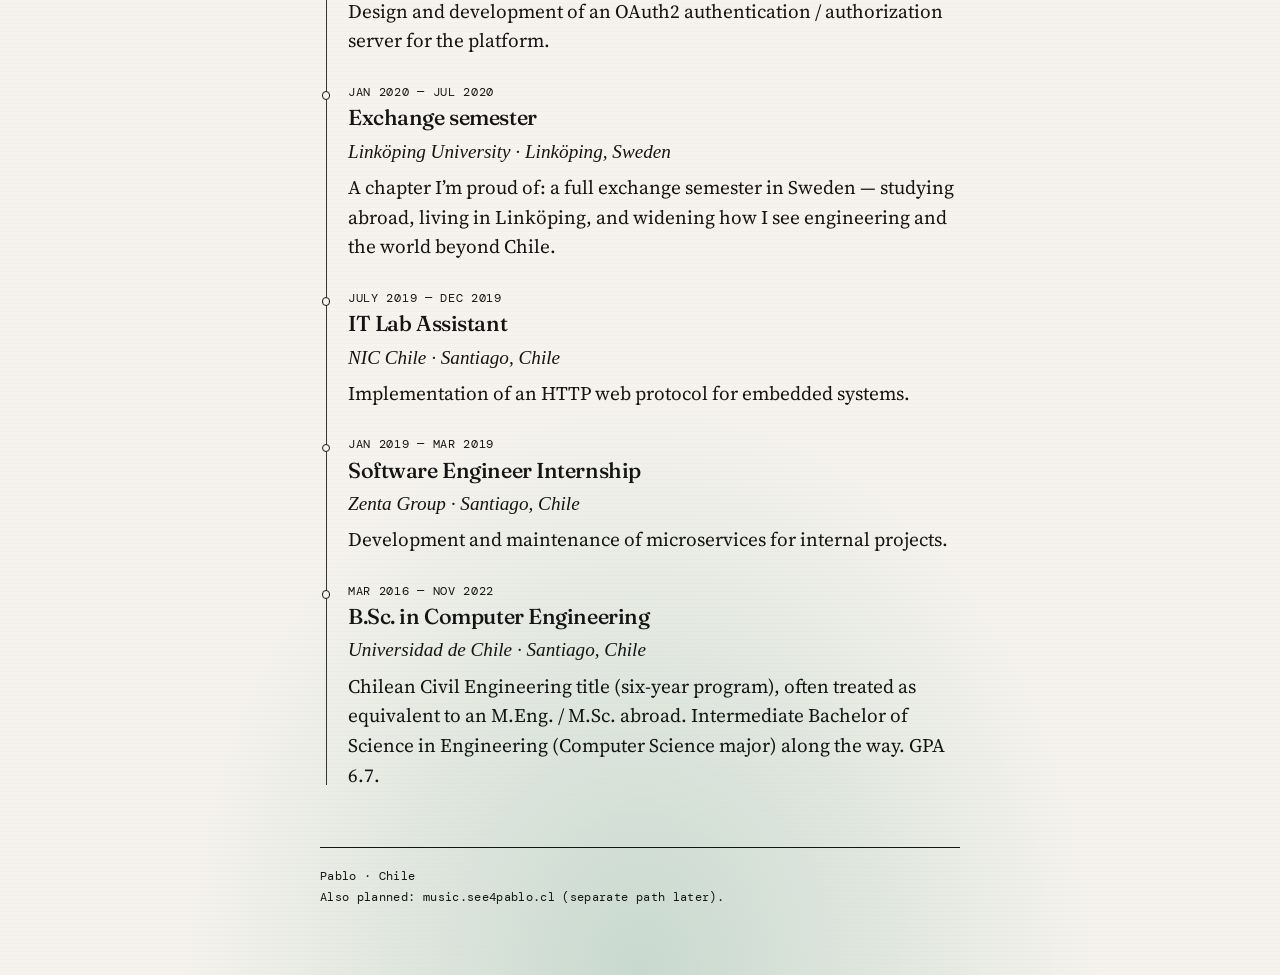
==== commit 75470680: "feat: make the CV the main page" ====
--- a/index.html
+++ b/index.html
@@ -81,7 +81,7 @@
               aria-controls="panel-tools"
               aria-selected="false"
             >
-              Useful tools by me
+              Apps
             </button>
           </li>
         </ul>
@@ -148,6 +148,7 @@
                 Reconnecting with programming as a craft, and using AI
                 deliberately as a development tool: faster iteration, clearer
                 drafts, still owned by the engineer.
+                <a href="?tab=tools">Check the Apps tab for more.</a>
               </p>
             </li>
             <li class="timeline-item">
--- a/assets/css/styles.css
+++ b/assets/css/styles.css
@@ -66,9 +66,12 @@
 
 .site {
   width: min(100% - 2 * var(--pad), var(--wide));
-  margin: 0 auto;
+  margin-left: auto;
+  margin-right: auto;
   padding: clamp(1.5rem, 5vw, 3rem) 0 4rem;
 }
+
+/* Mainpage (.md-site) overrides width to 50% in md3.css */
 
 /* —— brand / header —— */
 
--- a/assets/css/md3.css
+++ b/assets/css/md3.css
@@ -1,36 +1,47 @@
 /**
  * Light layout layer on top of styles.css.
- * Keeps the site minimal / square / formal — only tightens
- * responsive screenshot grid and centering.
+ * Material-style centered body: ~50% of the viewport, formal fonts
+ * from styles.css (Fraunces / Source Serif 4 / DM Mono).
  */
 
 :root {
-  --md-content: 42rem;
-  --md-shots: 26rem;
-}
-
-/* Restore formal type; do not replace the paper look from styles.css */
-body.md-body {
-  /* inherit paper background + serif stack from styles.css */
+  --md-content-width: 50%;
+  --md-shots: min(100%, 26rem);
 }
 
 body.md-body a {
   color: var(--ink);
 }
 
+/* Material body container: half the screen, centered */
+.md-site.site,
 .md-site {
-  width: min(100% - 2 * var(--pad), var(--wide));
-  margin: 0 auto;
+  width: var(--md-content-width);
+  max-width: none;
+  margin-left: auto;
+  margin-right: auto;
   padding: clamp(1.5rem, 5vw, 3rem) 0 4rem;
+  box-sizing: border-box;
+}
+
+/* Compact (phone): use almost full width with side padding */
+@media (max-width: 600px) {
+  .md-site.site,
+  .md-site {
+    width: min(100% - 2rem, 100%);
+  }
 }
 
 .md-site .brand-block,
 .md-site .tabs,
+.md-site .panel,
+.md-site .page-head,
 .md-site .site-footer {
   animation: rise 0.7s ease-out both;
-  max-width: var(--md-content);
-  margin-left: auto;
-  margin-right: auto;
+  width: 100%;
+  max-width: none;
+  margin-left: 0;
+  margin-right: 0;
 }
 
 .md-site .tabs {
@@ -39,13 +50,6 @@
 
 .md-site .site-footer {
   animation-delay: 0.16s;
-  max-width: var(--wide);
-}
-
-.md-site .panel {
-  max-width: var(--md-content);
-  margin-left: auto;
-  margin-right: auto;
 }
 
 .md-site .brand {
@@ -127,11 +131,15 @@
 }
 
 .md-site .tool > p {
-  max-width: 34rem;
-  color: var(--ink);
-}
-
-/* Screenshots: 3 columns, centered, square corners */
+  max-width: none;
+  color: var(--ink);
+}
+
+.md-site .tagline {
+  max-width: none;
+}
+
+/* Screenshots: 3 columns, centered within the 50% column */
 .md-site .shot-row {
   list-style: none;
   margin: 0.5rem auto 1.25rem;
@@ -206,8 +214,46 @@
   box-shadow: none;
 }
 
-.md-site .timeline-title {
+.md-site .timeline-title,
+.md-site .page-title {
   font-family: var(--font-display);
+}
+
+.md-site .back,
+.md-site .sq-field,
+.md-site .sq-field-label,
+.md-site .sq-presets-label,
+.md-site .sq-age-heads,
+.md-site .sq-run-btn,
+.md-site .sq-dl-btn,
+.md-site .sq-preset-btn,
+.md-site .sq-block,
+.md-site .sq-out-table {
+  font-family: var(--font-ui);
+}
+
+/* —— SheetQuery under the same Material body (50% centered) —— */
+
+.md-site .sq-web,
+.md-site .sq-demo,
+.md-site .sq-dani-note,
+.md-site .sq-hint,
+.md-site .sq-out-table,
+.md-site .download-grid {
+  max-width: none;
+  width: 100%;
+}
+
+.md-site .sq-field input[type="file"],
+.md-site .sq-field input[type="text"],
+.md-site .sq-field textarea,
+.md-site .sq-age-row input,
+.md-site .sq-preset-btn,
+.md-site .sq-run-btn,
+.md-site .sq-dl-btn,
+.md-site .sq-block,
+.md-site .download-btn {
+  border-radius: 0;
 }
 
 .md-site .material-symbols-outlined {
